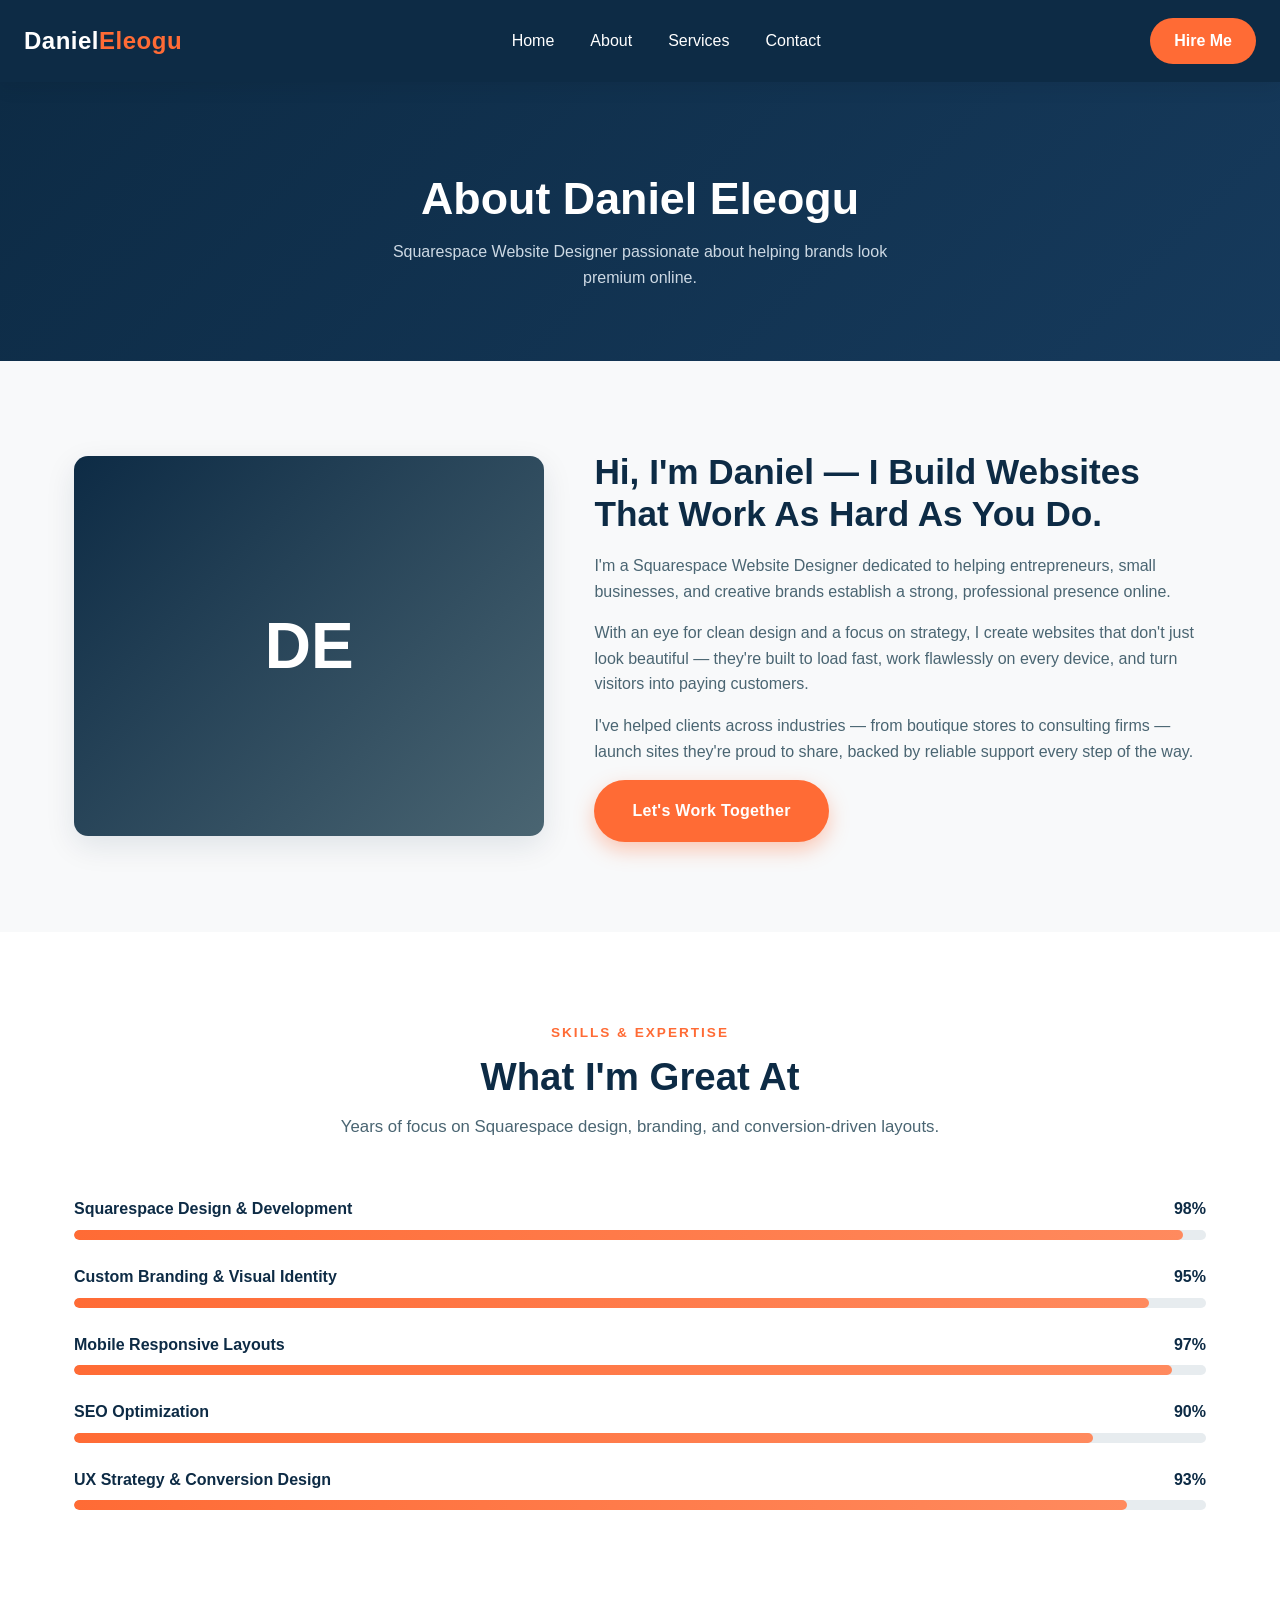
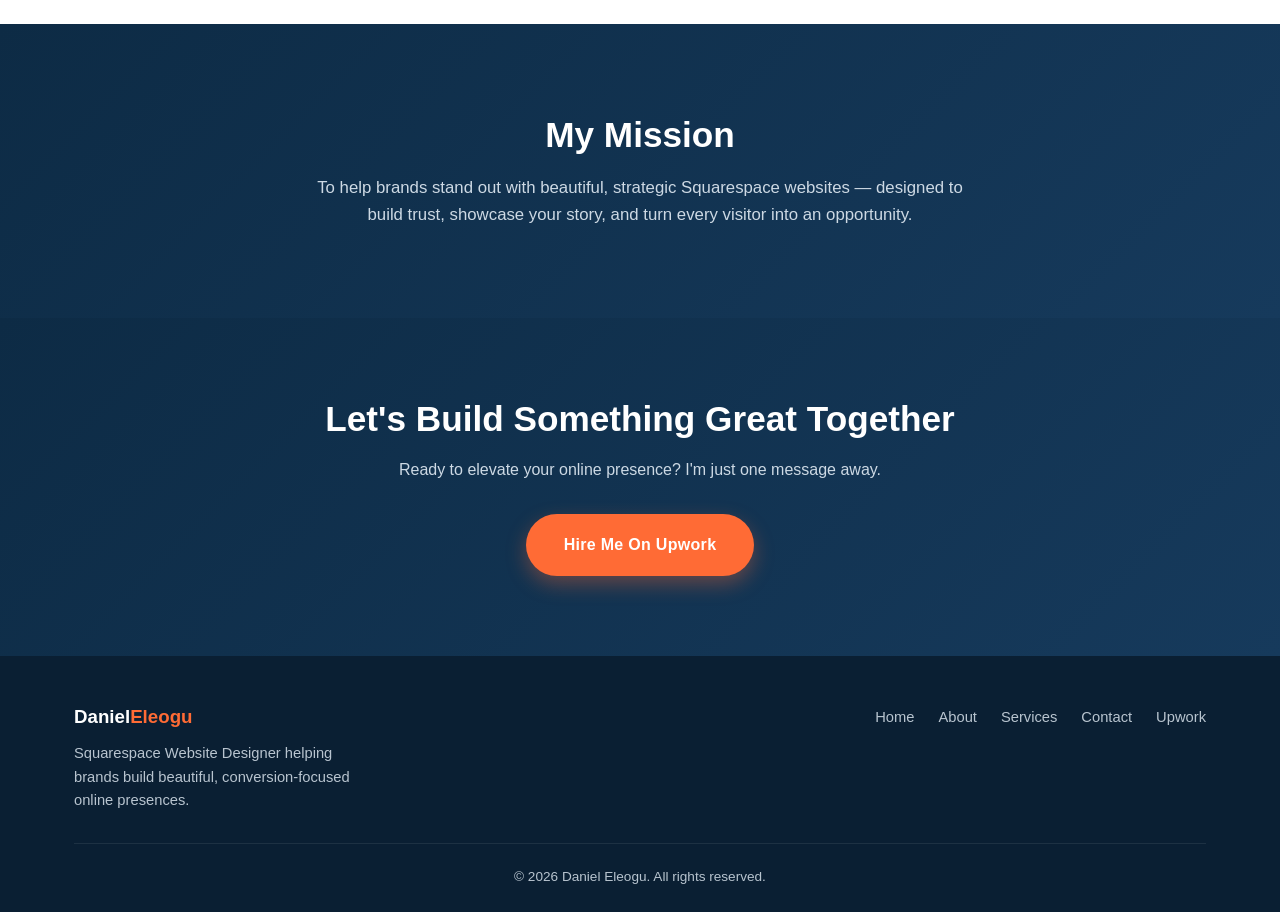
==== about.html @ 2c879a57 "Add files via upload" ====
<!doctype html>
<html lang="en">
<head>
<meta charset="utf-8">
<meta name="viewport" content="width=device-width, initial-scale=1">
<title>About Daniel Eleogu | Squarespace Website Designer</title>
<link rel="stylesheet" href="style.css">
</head>
<body>

<header>
  <div class="navbar">
    <a href="index.html" class="logo">Daniel<span>Eleogu</span></a>
    <nav class="nav-links">
      <a href="index.html">Home</a>
      <a href="about.html">About</a>
      <a href="services.html">Services</a>
      <a href="contact.html">Contact</a>
    </nav>
    <a href="contact.html" class="nav-cta">Hire Me</a>
  </div>
</header>

<section class="page-hero">
  <div class="container">
    <h1>About Daniel Eleogu</h1>
    <p>Squarespace Website Designer passionate about helping brands look premium online.</p>
  </div>
</section>

<section>
  <div class="container">
    <div class="bio-grid">
      <div class="bio-photo">DE</div>
      <div class="bio-text">
        <h2>Hi, I'm Daniel — I Build Websites That Work As Hard As You Do.</h2>
        <p>I'm a Squarespace Website Designer dedicated to helping entrepreneurs, small businesses, and creative brands establish a strong, professional presence online.</p>
        <p>With an eye for clean design and a focus on strategy, I create websites that don't just look beautiful — they're built to load fast, work flawlessly on every device, and turn visitors into paying customers.</p>
        <p>I've helped clients across industries — from boutique stores to consulting firms — launch sites they're proud to share, backed by reliable support every step of the way.</p>
        <a href="contact.html" class="btn btn-primary">Let's Work Together</a>
      </div>
    </div>
  </div>
</section>

<section class="skills">
  <div class="container">
    <div class="section-head">
      <span class="tag">Skills & Expertise</span>
      <h2>What I'm Great At</h2>
      <p>Years of focus on Squarespace design, branding, and conversion‑driven layouts.</p>
    </div>

    <div class="skill-bar">
      <div class="label"><span>Squarespace Design & Development</span><span>98%</span></div>
      <div class="skill-track"><div class="skill-fill" style="--w:98%;"></div></div>
    </div>
    <div class="skill-bar">
      <div class="label"><span>Custom Branding & Visual Identity</span><span>95%</span></div>
      <div class="skill-track"><div class="skill-fill" style="--w:95%;"></div></div>
    </div>
    <div class="skill-bar">
      <div class="label"><span>Mobile Responsive Layouts</span><span>97%</span></div>
      <div class="skill-track"><div class="skill-fill" style="--w:97%;"></div></div>
    </div>
    <div class="skill-bar">
      <div class="label"><span>SEO Optimization</span><span>90%</span></div>
      <div class="skill-track"><div class="skill-fill" style="--w:90%;"></div></div>
    </div>
    <div class="skill-bar">
      <div class="label"><span>UX Strategy & Conversion Design</span><span>93%</span></div>
      <div class="skill-track"><div class="skill-fill" style="--w:93%;"></div></div>
    </div>
  </div>
</section>

<section class="mission">
  <div class="container">
    <h2>My Mission</h2>
    <p>To help brands stand out with beautiful, strategic Squarespace websites — designed to build trust, showcase your story, and turn every visitor into an opportunity.</p>
  </div>
</section>

<section class="cta-band">
  <div class="container">
    <h2>Let's Build Something Great Together</h2>
    <p>Ready to elevate your online presence? I'm just one message away.</p>
    <a href="https://www.upwork.com/freelancers/~01438d1777cc584dd6?mp_source=share" target="_blank" rel="noopener" class="btn btn-primary">Hire Me On Upwork</a>
  </div>
</section>

<footer>
  <div class="container">
    <div class="footer-grid">
      <div>
        <h3>Daniel<span style="color:var(--orange);">Eleogu</span></h3>
        <p style="max-width:280px;">Squarespace Website Designer helping brands build beautiful, conversion‑focused online presences.</p>
      </div>
      <div class="footer-links">
        <a href="index.html">Home</a>
        <a href="about.html">About</a>
        <a href="services.html">Services</a>
        <a href="contact.html">Contact</a>
        <a href="https://www.upwork.com/freelancers/~01438d1777cc584dd6?mp_source=share" target="_blank" rel="noopener">Upwork</a>
      </div>
    </div>
    <div class="footer-bottom">© 2026 Daniel Eleogu. All rights reserved.</div>
  </div>
</footer>

</body>
</html>
---- style.css ----
/* ============ Daniel Eleogu — Portfolio Styles ============ */
:root{
  --navy:#0D2B45;
  --slate:#4A6572;
  --orange:#FF6B35;
  --light:#F8F9FA;
  --white:#FFFFFF;
  --radius:14px;
  --shadow: 0 10px 30px rgba(13,43,69,0.10);
  --transition: all .3s ease;
}

*{margin:0;padding:0;box-sizing:border-box;}

html{scroll-behavior:smooth;}

body{
  font-family:'Poppins','Segoe UI',Arial,sans-serif;
  color:var(--navy);
  background:var(--light);
  line-height:1.6;
  overflow-x:hidden;
}

a{text-decoration:none;color:inherit;}
ul{list-style:none;}
img{max-width:100%;display:block;}

.container{
  max-width:1180px;
  margin:0 auto;
  padding:0 24px;
}

h1,h2,h3,h4{font-weight:700;line-height:1.2;}

section{padding:90px 0;}

/* ===== Buttons ===== */
.btn{
  display:inline-block;
  padding:16px 36px;
  border-radius:50px;
  font-weight:600;
  font-size:1rem;
  letter-spacing:.3px;
  transition:var(--transition);
  border:2px solid transparent;
  cursor:pointer;
}
.btn-primary{
  background:var(--orange);
  color:var(--white);
  box-shadow:0 8px 20px rgba(255,107,53,0.35);
}
.btn-primary:hover{
  transform:translateY(-3px);
  box-shadow:0 14px 28px rgba(255,107,53,0.45);
}
.btn-outline{
  background:transparent;
  border:2px solid var(--white);
  color:var(--white);
}
.btn-outline:hover{
  background:var(--white);
  color:var(--navy);
  transform:translateY(-3px);
}
.btn-dark-outline{
  border:2px solid var(--navy);
  color:var(--navy);
  background:transparent;
}
.btn-dark-outline:hover{
  background:var(--navy);
  color:var(--white);
  transform:translateY(-3px);
}

/* ===== Header / Nav ===== */
header{
  position:sticky;
  top:0;
  z-index:999;
  background:var(--navy);
  box-shadow:0 4px 20px rgba(0,0,0,0.08);
}
.navbar{
  display:flex;
  justify-content:space-between;
  align-items:center;
  padding:18px 24px;
}
.logo{
  font-size:1.5rem;
  font-weight:800;
  color:var(--white);
  letter-spacing:.5px;
}
.logo span{color:var(--orange);}
.nav-links{
  display:flex;
  gap:36px;
}
.nav-links a{
  color:var(--white);
  font-weight:500;
  position:relative;
  transition:var(--transition);
}
.nav-links a:hover{color:var(--orange);}
.nav-cta{
  background:var(--orange);
  color:var(--white)!important;
  padding:10px 24px;
  border-radius:50px;
  font-weight:600;
}
.nav-cta:hover{
  background:var(--white);
  color:var(--navy)!important;
}

/* ===== Hero ===== */
.hero{
  background:linear-gradient(135deg,var(--navy) 0%,#163a5c 100%);
  color:var(--white);
  padding:100px 0;
  position:relative;
  overflow:hidden;
}
.hero .container{
  display:flex;
  align-items:center;
  gap:60px;
  flex-wrap:wrap;
}
.hero-text{flex:1 1 480px;}
.hero-text h1{
  font-size:3.2rem;
  margin-bottom:20px;
  animation:fadeUp .8s ease forwards;
}
.hero-text h1 span{color:var(--orange);}
.hero-text p{
  font-size:1.15rem;
  color:#cdd9e4;
  margin-bottom:32px;
  max-width:520px;
  animation:fadeUp 1s ease forwards;
}
.hero-buttons{display:flex;gap:18px;flex-wrap:wrap;animation:fadeUp 1.2s ease forwards;}

.hero-image{
  flex:1 1 420px;
  position:relative;
  border-radius:var(--radius);
  overflow:hidden;
  box-shadow:0 25px 60px rgba(0,0,0,0.35);
  border:6px solid rgba(255,255,255,0.08);
}
.hero-image img{
  width:100%;
  display:block;
  filter:saturate(0.95) contrast(1.02);
}
.hero-image::after{
  content:"";
  position:absolute;
  inset:0;
  background:linear-gradient(180deg,rgba(13,43,69,0) 55%,rgba(13,43,69,0.55) 100%);
  pointer-events:none;
}
.hero-cta-button{
  position:absolute;
  left:50%;
  bottom:8%;
  transform:translateX(-50%);
  background:var(--orange);
  color:var(--white);
  padding:14px 30px;
  border-radius:50px;
  font-weight:700;
  font-size:.95rem;
  letter-spacing:.4px;
  z-index:5;
  box-shadow:0 10px 25px rgba(255,107,53,0.5);
  transition:var(--transition);
  white-space:nowrap;
}
.hero-cta-button:hover{
  transform:translateX(-50%) translateY(-4px) scale(1.04);
  background:var(--white);
  color:var(--orange);
}

@keyframes fadeUp{
  from{opacity:0;transform:translateY(24px);}
  to{opacity:1;transform:translateY(0);}
}

/* ===== Section headers ===== */
.section-head{
  text-align:center;
  max-width:680px;
  margin:0 auto 56px;
}
.section-head .tag{
  color:var(--orange);
  font-weight:700;
  text-transform:uppercase;
  letter-spacing:2px;
  font-size:.85rem;
  margin-bottom:10px;
  display:block;
}
.section-head h2{
  font-size:2.4rem;
  color:var(--navy);
  margin-bottom:14px;
}
.section-head p{color:var(--slate);font-size:1.05rem;}

/* ===== Cards grid ===== */
.grid{
  display:grid;
  gap:32px;
  grid-template-columns:repeat(auto-fit,minmax(260px,1fr));
}
.card{
  background:var(--white);
  border-radius:var(--radius);
  padding:36px 28px;
  box-shadow:var(--shadow);
  transition:var(--transition);
  border:1px solid #eef1f3;
}
.card:hover{
  transform:translateY(-8px);
  box-shadow:0 20px 40px rgba(13,43,69,0.15);
  border-color:var(--orange);
}
.card .icon{
  width:60px;height:60px;
  background:rgba(255,107,53,0.12);
  border-radius:14px;
  display:flex;align-items:center;justify-content:center;
  font-size:1.6rem;
  color:var(--orange);
  margin-bottom:20px;
}
.card h3{margin-bottom:10px;font-size:1.25rem;}
.card p{color:var(--slate);font-size:.97rem;}

/* ===== Why Hire Me ===== */
.why-hire{background:var(--white);}
.why-grid{
  display:grid;
  grid-template-columns:1fr 1fr;
  gap:50px;
  align-items:center;
}
.why-list .item{
  display:flex;
  gap:18px;
  margin-bottom:26px;
}
.why-list .item .num{
  flex:0 0 46px;
  height:46px;
  background:var(--navy);
  color:var(--white);
  border-radius:50%;
  display:flex;align-items:center;justify-content:center;
  font-weight:700;
}
.why-list .item h4{margin-bottom:6px;}
.why-list .item p{color:var(--slate);font-size:.95rem;}
.why-visual{
  background:linear-gradient(135deg,var(--navy),#1f4566);
  border-radius:var(--radius);
  padding:50px;
  color:var(--white);
  text-align:center;
  box-shadow:var(--shadow);
}
.why-visual .stat{
  font-size:3rem;
  font-weight:800;
  color:var(--orange);
}
.why-visual .stat-label{color:#cdd9e4;margin-bottom:30px;font-size:.95rem;}

/* ===== Process steps ===== */
.process{background:var(--light);}
.steps{
  display:grid;
  grid-template-columns:repeat(auto-fit,minmax(220px,1fr));
  gap:30px;
  position:relative;
}
.step{
  background:var(--white);
  border-radius:var(--radius);
  padding:32px 24px;
  text-align:center;
  box-shadow:var(--shadow);
  transition:var(--transition);
  position:relative;
}
.step:hover{transform:translateY(-6px);}
.step .step-num{
  width:50px;height:50px;
  margin:0 auto 18px;
  background:var(--orange);
  color:var(--white);
  border-radius:50%;
  display:flex;align-items:center;justify-content:center;
  font-weight:800;
  font-size:1.2rem;
}
.step h4{margin-bottom:10px;}
.step p{color:var(--slate);font-size:.92rem;}

/* ===== Testimonials ===== */
.testimonials{background:var(--white);}
.testi-grid{
  display:grid;
  grid-template-columns:repeat(auto-fit,minmax(280px,1fr));
  gap:30px;
}
.testi-card{
  background:var(--light);
  border-radius:var(--radius);
  padding:32px;
  box-shadow:var(--shadow);
  transition:var(--transition);
  border:1px solid #eef1f3;
}
.testi-card:hover{transform:translateY(-6px);border-color:var(--orange);}
.testi-top{
  display:flex;
  justify-content:space-between;
  align-items:center;
  margin-bottom:16px;
}
.stars{color:var(--orange);font-size:1.05rem;letter-spacing:2px;}
.google-badge{
  display:flex;align-items:center;gap:6px;
  font-weight:700;font-size:.85rem;color:var(--slate);
}
.google-badge svg{width:18px;height:18px;}
.testi-card p.quote{
  color:var(--navy);
  font-size:.97rem;
  margin-bottom:22px;
}
.testi-author{display:flex;align-items:center;gap:14px;}
.testi-avatar{
  width:46px;height:46px;
  border-radius:50%;
  background:var(--navy);
  color:var(--white);
  display:flex;align-items:center;justify-content:center;
  font-weight:700;
}
.testi-author h5{font-size:.97rem;}
.testi-author span{color:var(--slate);font-size:.82rem;}

/* ===== Portfolio ===== */
.portfolio{background:var(--light);}
.portfolio-grid{
  display:grid;
  grid-template-columns:repeat(auto-fit,minmax(280px,1fr));
  gap:28px;
}
.portfolio-item{
  background:var(--white);
  border-radius:var(--radius);
  overflow:hidden;
  box-shadow:var(--shadow);
  transition:var(--transition);
}
.portfolio-item:hover{transform:translateY(-8px);}
.portfolio-thumb{
  height:180px;
  background:linear-gradient(135deg,var(--navy),var(--slate));
  display:flex;align-items:center;justify-content:center;
  color:var(--white);
  font-size:2.4rem;
  font-weight:800;
  letter-spacing:1px;
}
.portfolio-info{padding:22px;}
.portfolio-info h4{margin-bottom:6px;}
.portfolio-info span{color:var(--orange);font-size:.85rem;font-weight:600;}

/* ===== CTA Band ===== */
.cta-band{
  background:linear-gradient(135deg,var(--navy),#163a5c);
  color:var(--white);
  text-align:center;
  padding:80px 0;
}
.cta-band h2{font-size:2.2rem;margin-bottom:16px;}
.cta-band p{color:#cdd9e4;margin-bottom:32px;max-width:560px;margin-left:auto;margin-right:auto;}

/* ===== Footer ===== */
footer{
  background:#0a1f33;
  color:#b8c4cf;
  padding:50px 0 24px;
}
.footer-grid{
  display:flex;
  justify-content:space-between;
  flex-wrap:wrap;
  gap:30px;
  margin-bottom:30px;
}
.footer-grid h3{color:var(--white);margin-bottom:14px;}
.footer-grid p, .footer-grid a{color:#b8c4cf;font-size:.92rem;}
.footer-links{display:flex;gap:24px;flex-wrap:wrap;}
.footer-links a:hover{color:var(--orange);}
.footer-bottom{
  text-align:center;
  border-top:1px solid rgba(255,255,255,0.08);
  padding-top:22px;
  font-size:.85rem;
}

/* ===== Page Hero (About/Services/Contact) ===== */
.page-hero{
  background:linear-gradient(135deg,var(--navy),#163a5c);
  color:var(--white);
  text-align:center;
  padding:90px 0 70px;
}
.page-hero h1{font-size:2.8rem;margin-bottom:14px;}
.page-hero p{color:#cdd9e4;max-width:560px;margin:0 auto;}

/* ===== About Page ===== */
.bio-grid{
  display:grid;
  grid-template-columns:1fr 1.3fr;
  gap:50px;
  align-items:center;
}
.bio-photo{
  background:linear-gradient(135deg,var(--navy),var(--slate));
  border-radius:var(--radius);
  height:380px;
  display:flex;align-items:center;justify-content:center;
  color:var(--white);
  font-size:4rem;font-weight:800;
  box-shadow:var(--shadow);
}
.bio-text h2{font-size:2.2rem;margin-bottom:18px;}
.bio-text p{color:var(--slate);margin-bottom:16px;}

.skills{background:var(--white);}
.skill-bar{margin-bottom:24px;}
.skill-bar .label{
  display:flex;justify-content:space-between;
  margin-bottom:8px;font-weight:600;
}
.skill-track{
  width:100%;height:10px;
  background:#e7ecef;
  border-radius:50px;
  overflow:hidden;
}
.skill-fill{
  height:100%;
  background:linear-gradient(90deg,var(--orange),#ff8a5e);
  border-radius:50px;
  width:0;
  animation:fillBar 1.4s ease forwards;
}
@keyframes fillBar{to{width:var(--w);}}

.mission{
  background:linear-gradient(135deg,var(--navy),#163a5c);
  color:var(--white);
  text-align:center;
}
.mission h2{font-size:2.2rem;margin-bottom:18px;}
.mission p{color:#cdd9e4;max-width:680px;margin:0 auto;font-size:1.05rem;}

/* ===== Services Page ===== */
.service-detail-card{
  background:var(--white);
  border-radius:var(--radius);
  padding:40px 32px;
  box-shadow:var(--shadow);
  transition:var(--transition);
  border:1px solid #eef1f3;
}
.service-detail-card:hover{transform:translateY(-8px);border-color:var(--orange);}
.service-detail-card .icon{
  width:64px;height:64px;
  background:rgba(255,107,53,0.12);
  border-radius:16px;
  display:flex;align-items:center;justify-content:center;
  font-size:1.8rem;color:var(--orange);
  margin-bottom:22px;
}
.service-detail-card h3{margin-bottom:12px;font-size:1.35rem;}
.service-detail-card p{color:var(--slate);margin-bottom:18px;}
.service-detail-card ul li{
  color:var(--navy);
  font-size:.92rem;
  margin-bottom:8px;
  padding-left:22px;
  position:relative;
}
.service-detail-card ul li::before{
  content:"✓";
  position:absolute;left:0;top:0;
  color:var(--orange);font-weight:700;
}

.quote-cta{
  background:var(--white);
  border-radius:var(--radius);
  padding:60px;
  text-align:center;
  box-shadow:var(--shadow);
  border:2px dashed var(--orange);
}
.quote-cta h2{font-size:2rem;margin-bottom:14px;}
.quote-cta p{color:var(--slate);margin-bottom:28px;max-width:560px;margin-left:auto;margin-right:auto;}

/* ===== Contact Page ===== */
.contact-grid{
  display:grid;
  grid-template-columns:1fr 1fr;
  gap:50px;
}
.contact-form{
  background:var(--white);
  border-radius:var(--radius);
  padding:40px;
  box-shadow:var(--shadow);
}
.form-group{margin-bottom:20px;}
.form-group label{
  display:block;
  margin-bottom:8px;
  font-weight:600;
  font-size:.92rem;
}
.form-group input,
.form-group textarea{
  width:100%;
  padding:14px 16px;
  border:1px solid #dde3e8;
  border-radius:10px;
  font-family:inherit;
  font-size:.97rem;
  transition:var(--transition);
  background:var(--light);
}
.form-group input:focus,
.form-group textarea:focus{
  outline:none;
  border-color:var(--orange);
  background:var(--white);
  box-shadow:0 0 0 3px rgba(255,107,53,0.15);
}
.contact-info .info-item{
  display:flex;
  gap:18px;
  margin-bottom:28px;
}
.contact-info .info-item .icon{
  flex:0 0 50px;height:50px;
  background:rgba(255,107,53,0.12);
  border-radius:12px;
  display:flex;align-items:center;justify-content:center;
  color:var(--orange);font-size:1.3rem;
}
.contact-info .info-item h4{margin-bottom:4px;}
.contact-info .info-item p, .contact-info .info-item a{color:var(--slate);font-size:.95rem;}

.faq{background:var(--white);}
.faq-item{
  background:var(--light);
  border-radius:12px;
  padding:24px 28px;
  margin-bottom:16px;
  border:1px solid #eef1f3;
  transition:var(--transition);
}
.faq-item:hover{border-color:var(--orange);}
.faq-item h4{margin-bottom:8px;color:var(--navy);}
.faq-item p{color:var(--slate);font-size:.95rem;}

/* ===== Responsive ===== */
@media (max-width:900px){
  .why-grid, .bio-grid, .contact-grid{grid-template-columns:1fr;}
  .nav-links{display:none;}
  .hero-text h1{font-size:2.4rem;}
  .hero .container{flex-direction:column;}
  .page-hero h1{font-size:2.1rem;}
  section{padding:60px 0;}
  .hero-cta-button{font-size:.8rem;padding:12px 22px;}
}
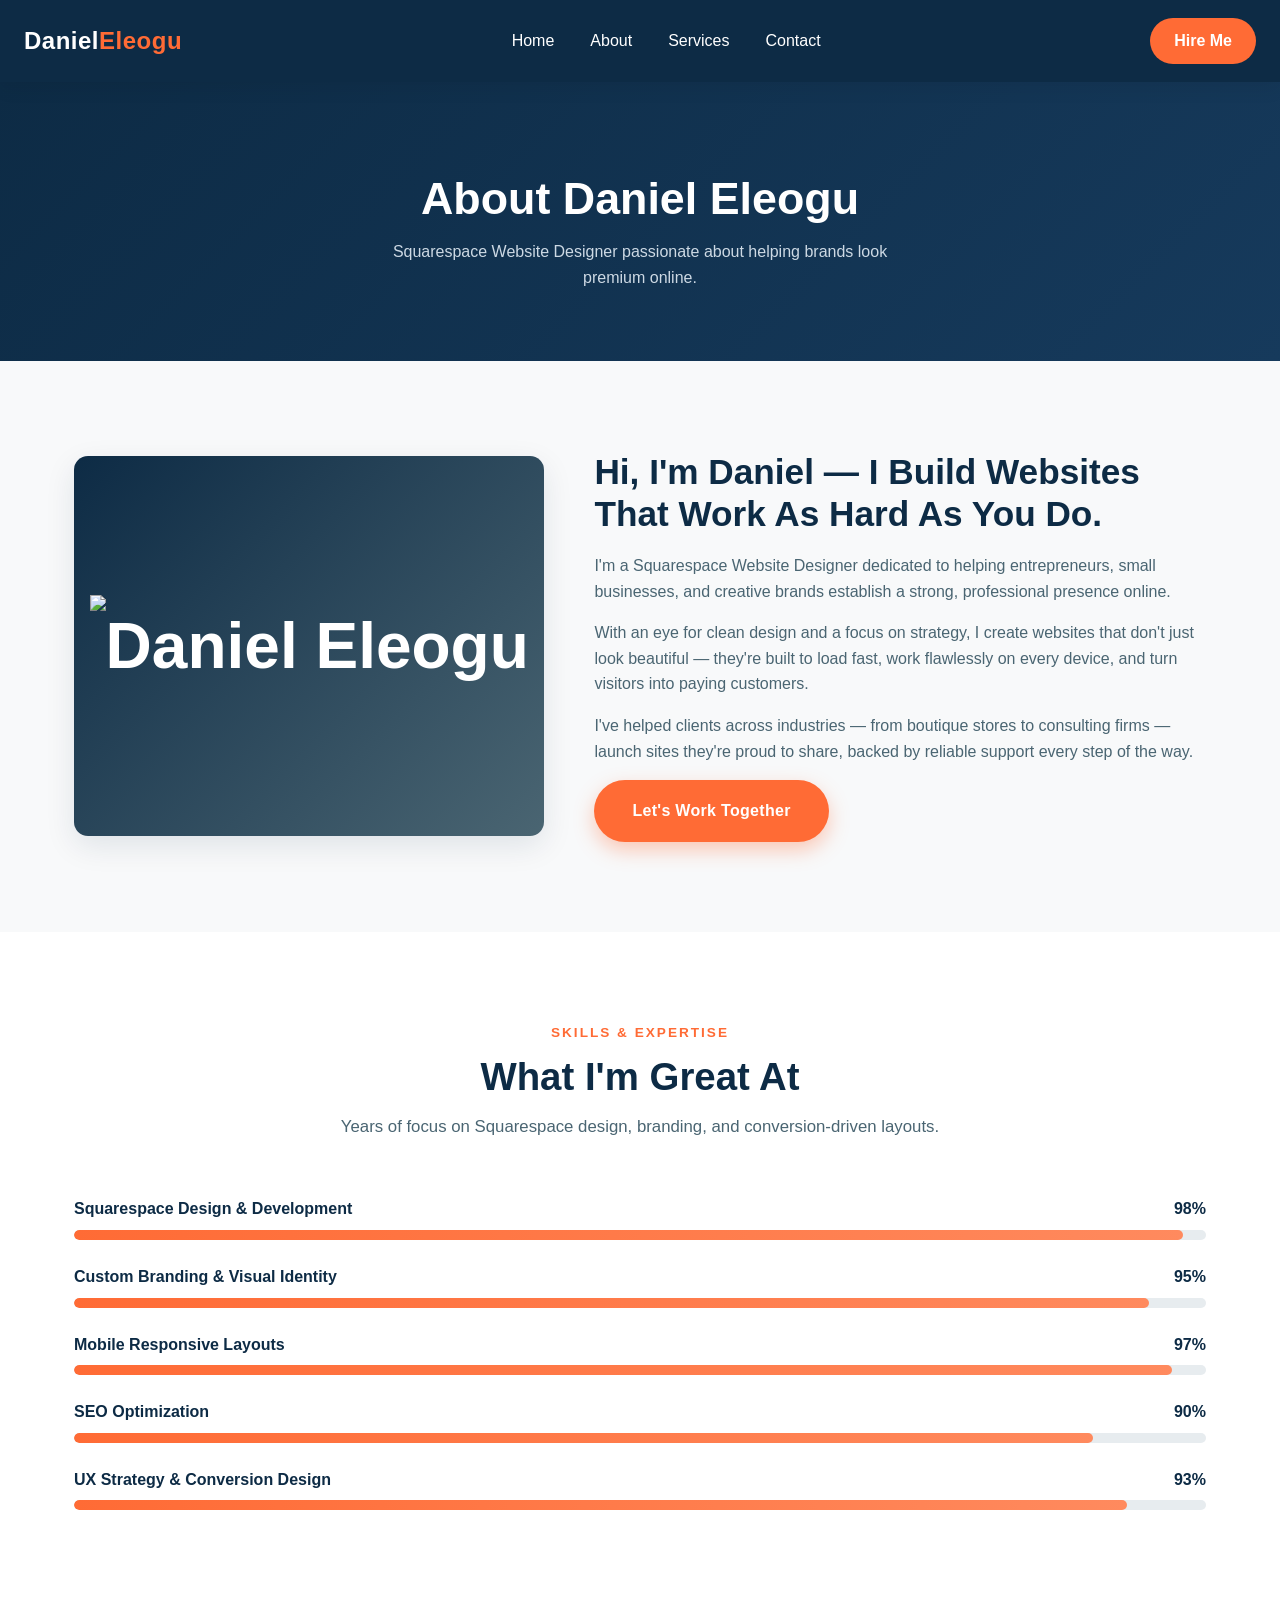
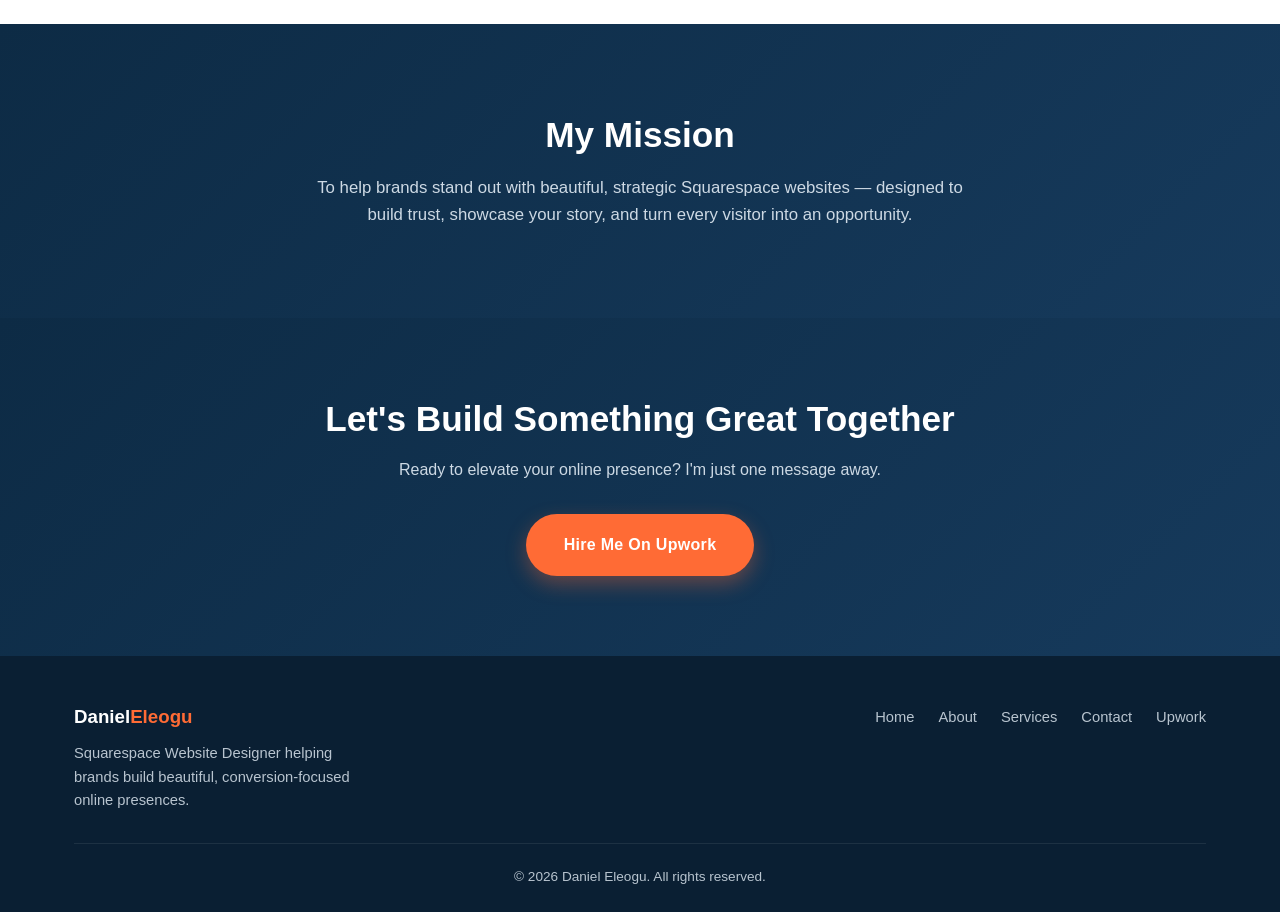
==== commit 2e542ff1: "Update about.html" ====
--- a/about.html
+++ b/about.html
@@ -31,7 +31,10 @@
 <section>
   <div class="container">
     <div class="bio-grid">
-      <div class="bio-photo">DE</div>
+      <div class="bio-photo">
+    <img src="https://i.postimg.cc/RZX34PyD/c1JLS3XQ3XGPw-Gs-H-t-SCEGe0G6rq0vi-MI4ki-NQxk-D-g-Rtn4OYi-T7Jj-XP6XSc-V9PNb-W-png.webp"
+         alt="Daniel Eleogu">
+</div>
       <div class="bio-text">
         <h2>Hi, I'm Daniel — I Build Websites That Work As Hard As You Do.</h2>
         <p>I'm a Squarespace Website Designer dedicated to helping entrepreneurs, small businesses, and creative brands establish a strong, professional presence online.</p>
--- a/style.css
+++ b/style.css
@@ -48,33 +48,41 @@
   border:2px solid transparent;
   cursor:pointer;
 }
+
 .btn-primary{
   background:var(--orange);
   color:var(--white);
   box-shadow:0 8px 20px rgba(255,107,53,0.35);
 }
+
 .btn-primary:hover{
   transform:translateY(-3px);
   box-shadow:0 14px 28px rgba(255,107,53,0.45);
 }
+
 .btn-outline{
   background:transparent;
-  border:2px solid var(--white);
-  color:var(--white);
-}
+  border:2px solid #ff6b35;
+  color:#ff6b35;
+}
+
 .btn-outline:hover{
   background:var(--white);
-  color:var(--navy);
+  color:var(--orange);
   transform:translateY(-3px);
 }
+
 .btn-dark-outline{
-  border:2px solid var(--navy);
-  color:var(--navy);
+  border:2px solid var(--orange);
+  color:var(--orange);
   background:transparent;
 }
+
 .btn-dark-outline:hover{
-  background:var(--navy);
-  color:var(--white);
+  background:var(--orange);
+  color:var(--white);
+  border-color:var(--orange);
+  box-shadow:0 14px 28px rgba(255,107,53,0.45);
   transform:translateY(-3px);
 }
 
@@ -124,19 +132,19 @@
 
 /* ===== Hero ===== */
 .hero{
-  background:linear-gradient(135deg,var(--navy) 0%,#163a5c 100%);
-  color:var(--white);
+  color:#18354B;
   padding:100px 0;
   position:relative;
   overflow:hidden;
 }
+
 .hero .container{
-  display:flex;
-  align-items:center;
-  gap:60px;
-  flex-wrap:wrap;
-}
-.hero-text{flex:1 1 480px;}
+  display:block;
+}
+
+.hero-text{
+  max-width:650px;
+}
 .hero-text h1{
   font-size:3.2rem;
   margin-bottom:20px;
@@ -145,55 +153,12 @@
 .hero-text h1 span{color:var(--orange);}
 .hero-text p{
   font-size:1.15rem;
-  color:#cdd9e4;
+  color:#4A6572;
   margin-bottom:32px;
   max-width:520px;
   animation:fadeUp 1s ease forwards;
 }
 .hero-buttons{display:flex;gap:18px;flex-wrap:wrap;animation:fadeUp 1.2s ease forwards;}
-
-.hero-image{
-  flex:1 1 420px;
-  position:relative;
-  border-radius:var(--radius);
-  overflow:hidden;
-  box-shadow:0 25px 60px rgba(0,0,0,0.35);
-  border:6px solid rgba(255,255,255,0.08);
-}
-.hero-image img{
-  width:100%;
-  display:block;
-  filter:saturate(0.95) contrast(1.02);
-}
-.hero-image::after{
-  content:"";
-  position:absolute;
-  inset:0;
-  background:linear-gradient(180deg,rgba(13,43,69,0) 55%,rgba(13,43,69,0.55) 100%);
-  pointer-events:none;
-}
-.hero-cta-button{
-  position:absolute;
-  left:50%;
-  bottom:8%;
-  transform:translateX(-50%);
-  background:var(--orange);
-  color:var(--white);
-  padding:14px 30px;
-  border-radius:50px;
-  font-weight:700;
-  font-size:.95rem;
-  letter-spacing:.4px;
-  z-index:5;
-  box-shadow:0 10px 25px rgba(255,107,53,0.5);
-  transition:var(--transition);
-  white-space:nowrap;
-}
-.hero-cta-button:hover{
-  transform:translateX(-50%) translateY(-4px) scale(1.04);
-  background:var(--white);
-  color:var(--orange);
-}
 
 @keyframes fadeUp{
   from{opacity:0;transform:translateY(24px);}
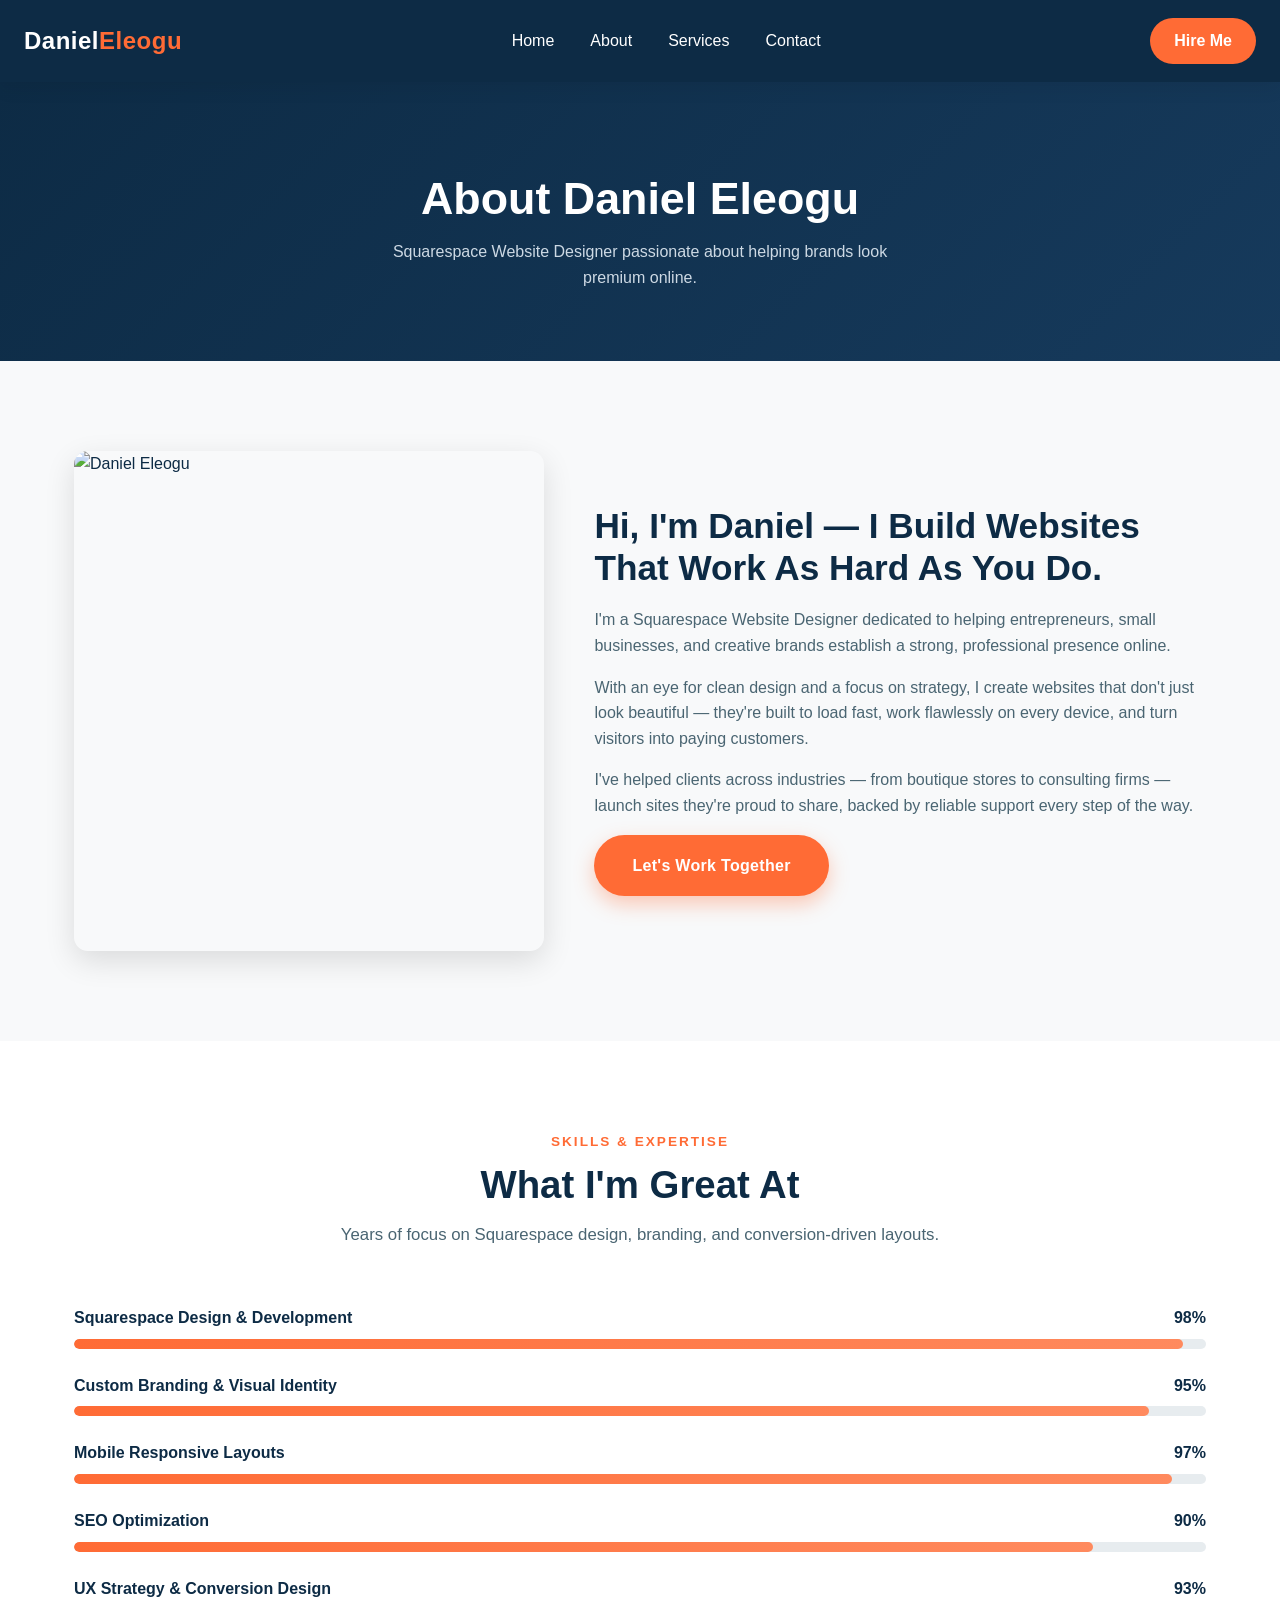
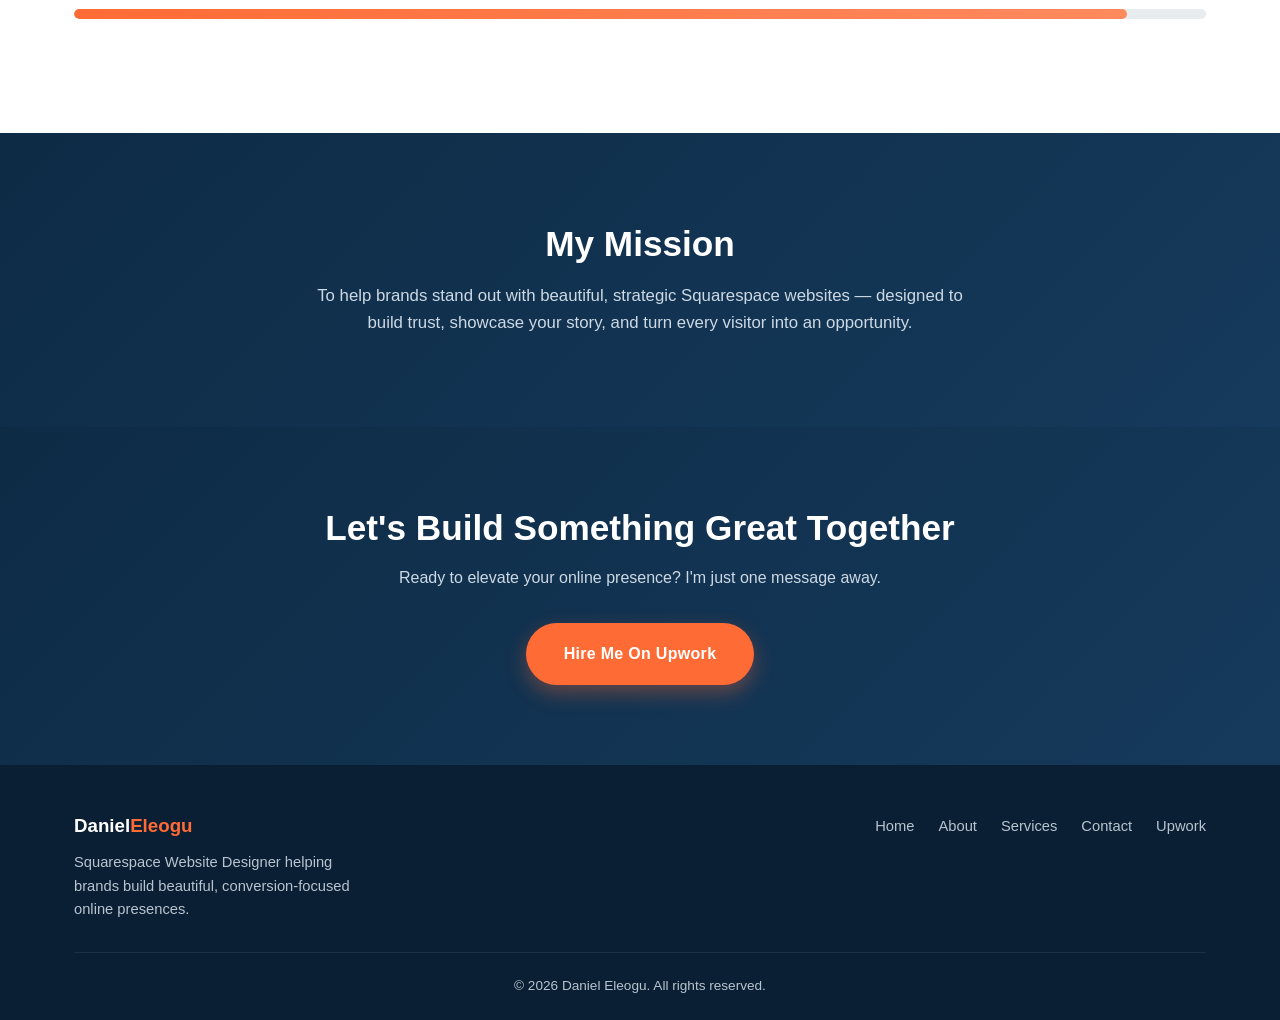
==== commit 318d224f: "Update about.html" ====
--- a/about.html
+++ b/about.html
@@ -32,7 +32,7 @@
   <div class="container">
     <div class="bio-grid">
       <div class="bio-photo">
-    <img src="https://i.postimg.cc/RZX34PyD/c1JLS3XQ3XGPw-Gs-H-t-SCEGe0G6rq0vi-MI4ki-NQxk-D-g-Rtn4OYi-T7Jj-XP6XSc-V9PNb-W-png.webp"
+    <img src="https://i.postimg.cc/BbkLqcYQ/image-(1).png"
          alt="Daniel Eleogu">
 </div>
       <div class="bio-text">
--- a/style.css
+++ b/style.css
@@ -413,13 +413,18 @@
   align-items:center;
 }
 .bio-photo{
-  background:linear-gradient(135deg,var(--navy),var(--slate));
-  border-radius:var(--radius);
-  height:380px;
-  display:flex;align-items:center;justify-content:center;
-  color:var(--white);
-  font-size:4rem;font-weight:800;
-  box-shadow:var(--shadow);
+  height:500px;          /* bigger image area */
+  border-radius:14px;
+  overflow:hidden;
+  box-shadow:0 10px 30px rgba(0,0,0,.12);
+}
+
+.bio-photo img{
+  width:100%;
+  height:100%;
+  object-fit:cover;
+  object-position:center top; /* focuses on face */
+  display:block;
 }
 .bio-text h2{font-size:2.2rem;margin-bottom:18px;}
 .bio-text p{color:var(--slate);margin-bottom:16px;}
